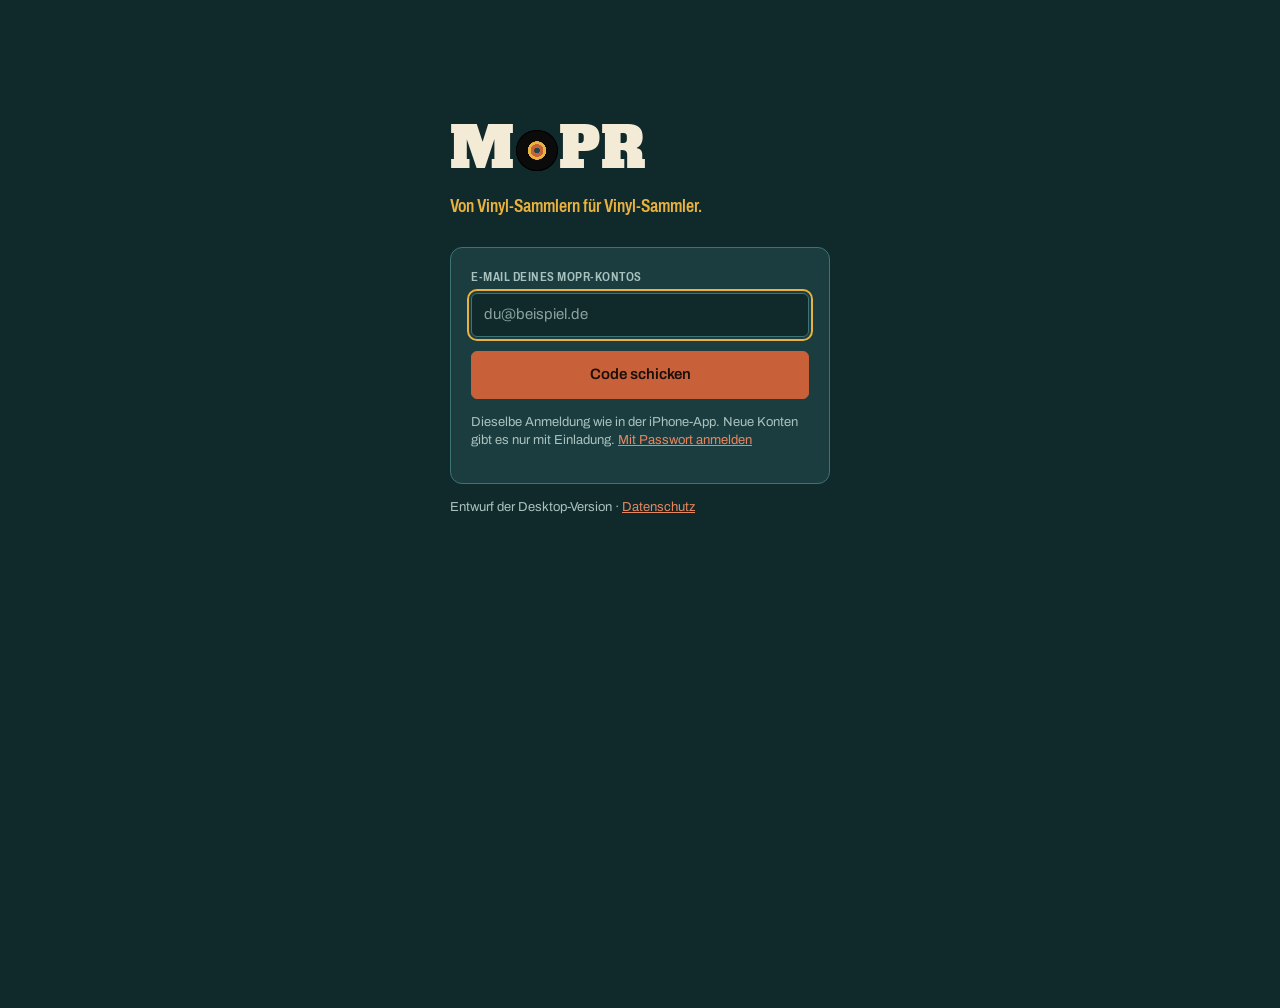
==== app/index.html @ c65a7fe1 "Desktop W1: Grundgerüst Web-App (nur lesen) unter /app/ Co-Authored-By: Claude Opus 5.5 <noreply@ant" ====
<!DOCTYPE html>
<html lang="de">
<head>
<meta charset="utf-8">
<meta name="viewport" content="width=device-width, initial-scale=1">
<meta name="robots" content="noindex, nofollow">
<meta name="referrer" content="no-referrer">
<meta name="theme-color" content="#10292B">
<title>MOPR – Plattenzimmer</title>
<link rel="stylesheet" href="app.css">
</head>
<body>
<!-- MOPR Desktop W1 (Entwurf, nur lesen) – Daten aus derselben Supabase-Datenbank wie die iPhone-App.
     Zugriff nur mit eigenem MOPR-Konto; jede Person sieht ausschließlich ihre eigenen Daten (RLS). -->
<div id="app">
  <div class="boot"><span class="logo">M<span class="o"></span>PR</span></div>
</div>
<script src="vendor/supabase.js"></script>
<script src="app.js"></script>
</body>
</html>
---- app/app.css ----
/* MOPR Desktop – Farben und Schriften wie in der App (Theme.swift) */
@font-face { font-family: "Alfa Slab One"; src: url(fonts/AlfaSlabOne-Regular.ttf); font-display: swap; }
@font-face { font-family: Archivo; font-weight: 400; src: url(fonts/Archivo-Regular.ttf); font-display: swap; }
@font-face { font-family: Archivo; font-weight: 500; src: url(fonts/Archivo-Medium.ttf); font-display: swap; }
@font-face { font-family: Archivo; font-weight: 600; src: url(fonts/Archivo-SemiBold.ttf); font-display: swap; }
@font-face { font-family: "Archivo Condensed"; font-weight: 600; src: url(fonts/ArchivoCondensed-SemiBold.ttf); font-display: swap; }
@font-face { font-family: "Archivo XC"; font-weight: 700; src: url(fonts/ArchivoExtraCondensed-Bold.ttf); font-display: swap; }
@font-face { font-family: "Archivo XC"; font-weight: 800; src: url(fonts/ArchivoExtraCondensed-ExtraBold.ttf); font-display: swap; }

:root {
  --bg: #10292B; --surface: #1B3D40; --raised: #1F4A4D; --line: #3F7275;
  --ink: #F4EBD6; --muted: #A9C2BE; --accent: #C8613A; --accent-text: #E8875F;
  --on-accent: #1A0F0A; --mustard: #E9B23F; --tab: #C8613A; --tab-edge: #8F4426;
  --r-sm: 6px; --r-md: 12px;
}
* { box-sizing: border-box; }
html, body { height: 100%; }
body { margin: 0; background: var(--bg); color: var(--ink); font: 15px/1.45 Archivo, -apple-system, sans-serif; }
button, input, select { font: inherit; color: inherit; }
a { color: var(--accent-text); }
:focus-visible { outline: 2px solid var(--mustard); outline-offset: 2px; }

.logo { font-family: "Alfa Slab One", serif; font-size: 34px; letter-spacing: .02em; color: var(--ink); white-space: nowrap; }
.logo .o { display: inline-block; width: .74em; height: .74em; border-radius: 50%; vertical-align: -.06em; margin: 0 .02em;
  background: radial-gradient(circle, var(--raised) 0 9%, var(--accent) 10% 22%, var(--mustard) 22% 31%, #0b0b0b 32% 100%);
  box-shadow: inset 0 0 0 1px #000; }
.boot { height: 100vh; display: grid; place-items: center; }
.boot .o { animation: spin 1.6s linear infinite; }
@keyframes spin { to { transform: rotate(360deg); } }
@media (prefers-reduced-motion: reduce) { .boot .o { animation: none; } }

/* Anmeldung */
.login { max-width: 420px; margin: 12vh auto; padding: 0 20px; }
.login .logo { font-size: 56px; }
.login .claim { font-family: "Archivo Condensed"; color: var(--mustard); margin: 4px 0 28px; font-size: 18px; }
.card { background: var(--surface); border: 1px solid var(--line); border-radius: var(--r-md); padding: 20px; }
label { display: block; font-family: "Archivo Condensed"; font-weight: 600; font-size: 13px; color: var(--muted); margin: 0 0 6px; text-transform: uppercase; letter-spacing: .04em; }
input[type=text], input[type=email], input[type=password], input[type=search], select {
  width: 100%; background: var(--bg); border: 1px solid var(--line); border-radius: var(--r-sm); padding: 10px 12px; }
input::placeholder { color: var(--muted); opacity: .8; }
.btn { display: inline-flex; align-items: center; justify-content: center; gap: 6px; border: 1px solid var(--line); background: var(--surface);
  border-radius: var(--r-sm); padding: 9px 14px; cursor: pointer; font-weight: 600; }
.btn:hover { border-color: var(--muted); }
.btn.primary { background: var(--accent); border-color: var(--accent); color: var(--on-accent); width: 100%; margin-top: 14px; padding: 12px; }
.btn.primary:disabled { opacity: .5; cursor: default; }
.link { background: none; border: 0; color: var(--accent-text); cursor: pointer; padding: 0; text-decoration: underline; }
.note { color: var(--muted); font-size: 13px; margin-top: 14px; }
.error { color: var(--accent-text); margin-top: 12px; }

/* Rahmen */
.shell { display: grid; grid-template-rows: auto auto 1fr; height: 100vh; }
header.top { display: flex; align-items: flex-end; gap: 28px; padding: 14px 22px 0; border-bottom: 3px solid var(--tab); }
header.top .logo { font-size: 30px; padding-bottom: 8px; }
.tabs { display: flex; gap: 4px; align-items: flex-end; flex: 1; }
.tab { position: relative; background: var(--raised); color: var(--muted); border: 0; padding: 7px 22px 5px; cursor: pointer;
  font-family: "Archivo XC"; font-weight: 800; font-size: 20px; letter-spacing: .03em; text-transform: uppercase;
  clip-path: polygon(10px 0, calc(100% - 10px) 0, 100% 100%, 0 100%); border-radius: 6px 6px 0 0; }
.tab.on { background: var(--tab); color: #2B1A12; }
.tab[disabled] { opacity: .45; cursor: default; }
.who { display: flex; align-items: center; gap: 12px; padding-bottom: 10px; color: var(--muted); font-size: 13px; }

.toolbar { display: flex; flex-wrap: wrap; align-items: center; gap: 10px; padding: 12px 22px; border-bottom: 1px solid var(--line); }
.toolbar input[type=search] { width: 280px; }
.toolbar select { width: auto; min-width: 140px; padding: 8px 10px; }
.toolbar .count { margin-left: auto; color: var(--muted); font-size: 13px; }
.seg { display: inline-flex; border: 1px solid var(--line); border-radius: var(--r-sm); overflow: hidden; }
.seg button { background: transparent; border: 0; padding: 8px 12px; cursor: pointer; }
.seg button.on { background: var(--mustard); color: var(--on-accent); font-weight: 600; }

.main { display: grid; grid-template-columns: 1fr 380px; min-height: 0; }
.main.nodetail { grid-template-columns: 1fr; }
.list { overflow: auto; min-height: 0; }

/* Tabelle */
table { width: 100%; border-collapse: collapse; }
thead th { position: sticky; top: 0; z-index: 1; background: var(--bg); text-align: left; font-family: "Archivo Condensed"; font-weight: 600;
  font-size: 12px; color: var(--muted); text-transform: uppercase; letter-spacing: .05em; padding: 10px 10px; border-bottom: 1px solid var(--line);
  cursor: pointer; user-select: none; white-space: nowrap; }
thead th.sorted { color: var(--mustard); }
tbody tr { cursor: pointer; }
tbody tr:nth-child(even) { background: rgba(255,255,255,.02); }
tbody tr:hover { background: var(--surface); }
tbody tr.sel { background: var(--raised); box-shadow: inset 3px 0 0 var(--mustard); }
td { padding: 6px 10px; border-bottom: 1px solid rgba(63,114,117,.35); vertical-align: middle; }
td.cover { width: 48px; padding: 4px 6px 4px 22px; }
td.cover img, td.cover .ph { width: 36px; height: 36px; border-radius: 3px; object-fit: cover; display: block; background: #0b0b0b; }
td.artist { font-weight: 600; }
td.muted, .muted { color: var(--muted); }
td.num { font-variant-numeric: tabular-nums; white-space: nowrap; }
.pill { display: inline-block; border: 1px solid var(--line); border-radius: 999px; padding: 1px 8px; font-size: 12px; color: var(--muted); white-space: nowrap; }
.pill.new { border-color: var(--mustard); color: var(--mustard); }

/* Cover-Wand */
.wall { display: grid; grid-template-columns: repeat(auto-fill, minmax(150px, 1fr)); gap: 18px; padding: 20px 22px 40px; }
.tile { cursor: pointer; }
.tile .img { aspect-ratio: 1; border-radius: 4px; overflow: hidden; background: #0b0b0b; box-shadow: 0 6px 16px rgba(0,0,0,.35); }
.tile img { width: 100%; height: 100%; object-fit: cover; display: block; }
.tile .t { margin-top: 6px; font-weight: 600; font-size: 13px; white-space: nowrap; overflow: hidden; text-overflow: ellipsis; }
.tile .a { color: var(--muted); font-size: 12px; white-space: nowrap; overflow: hidden; text-overflow: ellipsis; }
.tile.sel .img { outline: 3px solid var(--mustard); outline-offset: 2px; }

/* Detail */
aside.detail { border-left: 1px solid var(--line); overflow: auto; padding: 20px; background: var(--surface); }
.detail .big { width: 100%; aspect-ratio: 1; border-radius: 4px; object-fit: cover; background: #0b0b0b; box-shadow: 0 10px 24px rgba(0,0,0,.4); }
.detail h2 { font-family: "Archivo XC"; font-weight: 800; font-size: 30px; line-height: 1.05; margin: 14px 0 2px; }
.detail .by { font-family: "Archivo Condensed"; font-weight: 600; font-size: 18px; color: var(--muted); }
.chips { display: flex; flex-wrap: wrap; gap: 6px; margin: 12px 0; }
.chip { background: var(--raised); border-radius: 999px; padding: 3px 10px; font-size: 13px; }
.chip.key { background: var(--mustard); color: var(--on-accent); font-weight: 600; }
.detail h3 { font-family: "Archivo Condensed"; font-weight: 600; font-size: 13px; color: var(--muted); text-transform: uppercase; letter-spacing: .05em;
  margin: 20px 0 6px; border-bottom: 1px solid var(--line); padding-bottom: 4px; }
dl { display: grid; grid-template-columns: 120px 1fr; gap: 4px 10px; margin: 0; }
dt { color: var(--muted); } dd { margin: 0; }
.tracks { list-style: none; margin: 0; padding: 0; }
.tracks li { display: grid; grid-template-columns: 38px 1fr auto; gap: 6px; padding: 3px 0; border-bottom: 1px solid rgba(63,114,117,.25); }
.tracks .pos { color: var(--mustard); font-variant-numeric: tabular-nums; }
.tracks .dur { color: var(--muted); font-variant-numeric: tabular-nums; }
.hint { margin-top: 20px; font-size: 12px; color: var(--muted); }
.empty { padding: 60px 22px; color: var(--muted); text-align: center; }
.close { float: right; }
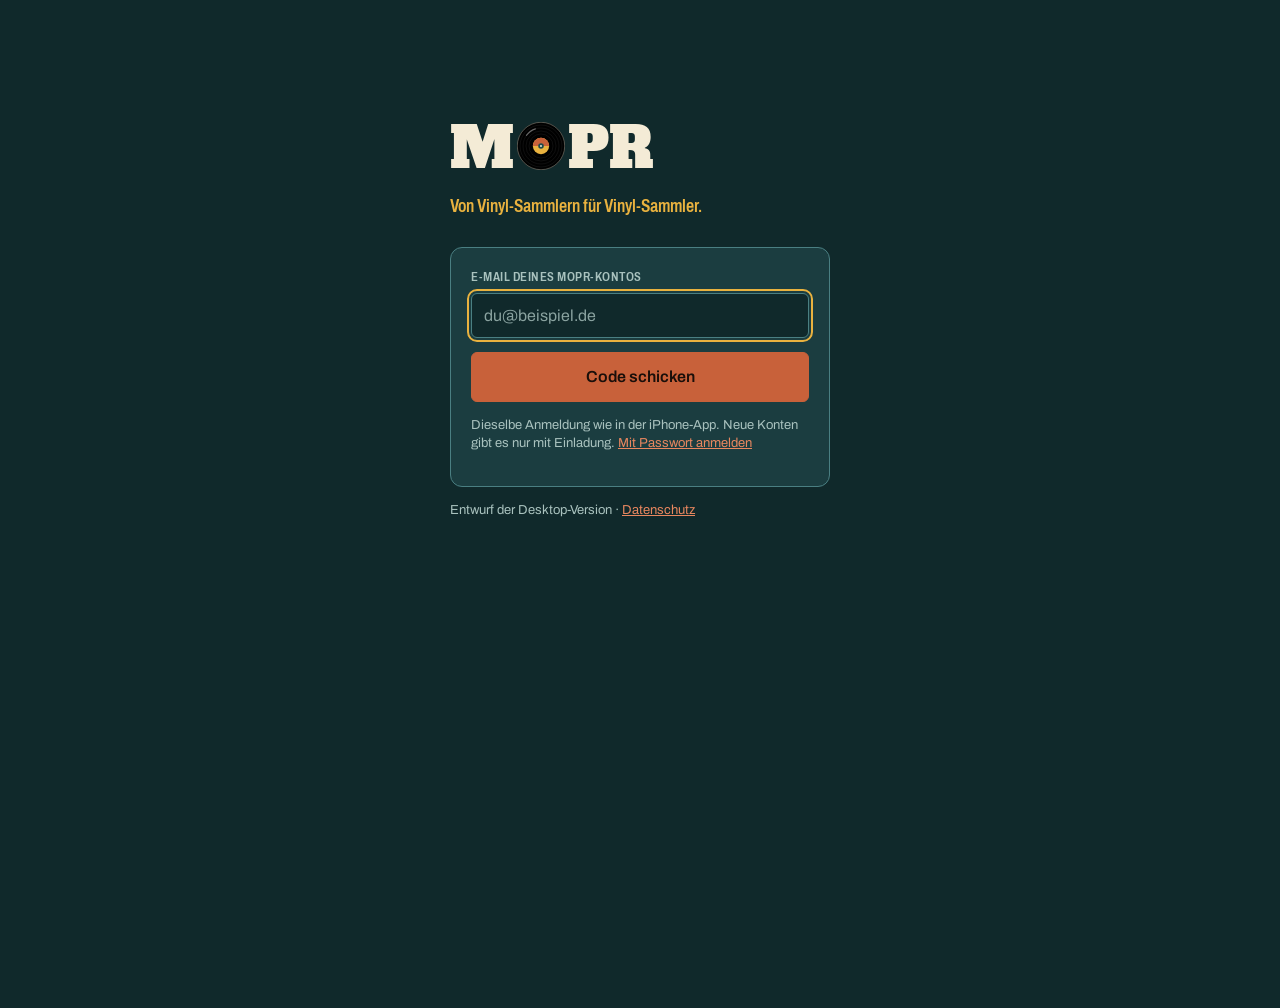
==== commit 7facd6d7: "Desktop: Plattenkiste (Doppelfach aus Bild-Ebenen) als dritte Ansicht, Neuzugänge-Name Co-Authored-B" ====
--- a/app/index.html
+++ b/app/index.html
@@ -16,6 +16,7 @@
   <div class="boot"><span class="logo">M<span class="o"></span>PR</span></div>
 </div>
 <script src="vendor/supabase.js"></script>
+<script src="kiste.js"></script>
 <script src="app.js"></script>
 </body>
 </html>
--- a/app/app.css
+++ b/app/app.css
@@ -8,24 +8,24 @@
 @font-face { font-family: "Archivo XC"; font-weight: 800; src: url(fonts/ArchivoExtraCondensed-ExtraBold.ttf); font-display: swap; }
 
 :root {
-  --bg: #10292B; --surface: #1B3D40; --raised: #1F4A4D; --line: #3F7275;
+  --bg: #10292B; --surface: #1B3D40; --raised: #1F4A4D; --line: #4A7F82;
   --ink: #F4EBD6; --muted: #A9C2BE; --accent: #C8613A; --accent-text: #E8875F;
   --on-accent: #1A0F0A; --mustard: #E9B23F; --tab: #C8613A; --tab-edge: #8F4426;
   --r-sm: 6px; --r-md: 12px;
 }
 * { box-sizing: border-box; }
 html, body { height: 100%; }
-body { margin: 0; background: var(--bg); color: var(--ink); font: 15px/1.45 Archivo, -apple-system, sans-serif; }
+body { margin: 0; background: var(--bg); color: var(--ink); font: 16px/1.45 Archivo, -apple-system, sans-serif; }
 button, input, select { font: inherit; color: inherit; }
 a { color: var(--accent-text); }
 :focus-visible { outline: 2px solid var(--mustard); outline-offset: 2px; }
 
-.logo { font-family: "Alfa Slab One", serif; font-size: 34px; letter-spacing: .02em; color: var(--ink); white-space: nowrap; }
-.logo .o { display: inline-block; width: .74em; height: .74em; border-radius: 50%; vertical-align: -.06em; margin: 0 .02em;
-  background: radial-gradient(circle, var(--raised) 0 9%, var(--accent) 10% 22%, var(--mustard) 22% 31%, #0b0b0b 32% 100%);
-  box-shadow: inset 0 0 0 1px #000; }
+.logo { font-family: "Alfa Slab One", serif; font-size: 34px; letter-spacing: 0; color: var(--ink); white-space: nowrap; }
+/* O = Platte, wie MOPRLogo/VinylDisc in Theme.swift: 86 % der Schrifthöhe */
+.logo .o { display: inline-block; width: .86em; height: .86em; vertical-align: -.04em; margin: 0 .05em;
+  background: url(platte.svg) center / contain no-repeat; }
 .boot { height: 100vh; display: grid; place-items: center; }
-.boot .o { animation: spin 1.6s linear infinite; }
+.boot .o { animation: spin 1.8s linear infinite; }
 @keyframes spin { to { transform: rotate(360deg); } }
 @media (prefers-reduced-motion: reduce) { .boot .o { animation: none; } }
 
@@ -48,7 +48,7 @@
 .error { color: var(--accent-text); margin-top: 12px; }
 
 /* Rahmen */
-.shell { display: grid; grid-template-rows: auto auto 1fr; height: 100vh; }
+.shell { display: grid; grid-template-rows: auto auto 1fr auto; height: 100vh; }
 header.top { display: flex; align-items: flex-end; gap: 28px; padding: 14px 22px 0; border-bottom: 3px solid var(--tab); }
 header.top .logo { font-size: 30px; padding-bottom: 8px; }
 .tabs { display: flex; gap: 4px; align-items: flex-end; flex: 1; }
@@ -74,7 +74,7 @@
 /* Tabelle */
 table { width: 100%; border-collapse: collapse; }
 thead th { position: sticky; top: 0; z-index: 1; background: var(--bg); text-align: left; font-family: "Archivo Condensed"; font-weight: 600;
-  font-size: 12px; color: var(--muted); text-transform: uppercase; letter-spacing: .05em; padding: 10px 10px; border-bottom: 1px solid var(--line);
+  font-size: 13px; color: var(--muted); text-transform: uppercase; letter-spacing: .05em; padding: 10px 10px; border-bottom: 1px solid var(--line);
   cursor: pointer; user-select: none; white-space: nowrap; }
 thead th.sorted { color: var(--mustard); }
 tbody tr { cursor: pointer; }
@@ -95,8 +95,8 @@
 .tile { cursor: pointer; }
 .tile .img { aspect-ratio: 1; border-radius: 4px; overflow: hidden; background: #0b0b0b; box-shadow: 0 6px 16px rgba(0,0,0,.35); }
 .tile img { width: 100%; height: 100%; object-fit: cover; display: block; }
-.tile .t { margin-top: 6px; font-weight: 600; font-size: 13px; white-space: nowrap; overflow: hidden; text-overflow: ellipsis; }
-.tile .a { color: var(--muted); font-size: 12px; white-space: nowrap; overflow: hidden; text-overflow: ellipsis; }
+.tile .t { margin-top: 6px; font-weight: 600; font-size: 14px; white-space: nowrap; overflow: hidden; text-overflow: ellipsis; }
+.tile .a { color: var(--muted); font-size: 13px; white-space: nowrap; overflow: hidden; text-overflow: ellipsis; }
 .tile.sel .img { outline: 3px solid var(--mustard); outline-offset: 2px; }
 
 /* Detail */
@@ -115,6 +115,66 @@
 .tracks li { display: grid; grid-template-columns: 38px 1fr auto; gap: 6px; padding: 3px 0; border-bottom: 1px solid rgba(63,114,117,.25); }
 .tracks .pos { color: var(--mustard); font-variant-numeric: tabular-nums; }
 .tracks .dur { color: var(--muted); font-variant-numeric: tabular-nums; }
-.hint { margin-top: 20px; font-size: 12px; color: var(--muted); }
+.hint { margin-top: 20px; font-size: 13px; color: var(--muted); }
+.attr { margin: 10px 0 0; font-size: 13px; color: var(--muted); }
+.attr a { color: var(--accent-text); }
+footer.legal { padding: 6px 22px; font-size: 12px; color: var(--muted); border-top: 1px solid var(--line); }
 .empty { padding: 60px 22px; color: var(--muted); text-align: center; }
 .close { float: right; }
+
+/* ---------- Plattenkiste (Doppelfach, Designsprache 2.1, 26.11.2026) ---------- */
+@font-face { font-family: "Courier Prime"; font-weight: 400; src: url(fonts/CourierPrime-Regular.ttf); font-display: swap; }
+@font-face { font-family: "Courier Prime"; font-weight: 700; src: url(fonts/CourierPrime-Bold.ttf); font-display: swap; }
+:root { --kraft100: #F7EEDC; --kraft200: #E6D3AE; --kraft300: #D9BC8A; --kraft-ink: #2A1D10; --paper: #F5F0E4; }
+.sr { position: absolute; width: 1px; height: 1px; overflow: hidden; clip: rect(0 0 0 0); }
+.kiste-wrap { padding: 14px 22px 30px; display: flex; flex-direction: column; align-items: center; }
+.kiste-kopf { display: flex; align-items: center; gap: 8px; width: 100%; max-width: 1100px; margin-bottom: 6px; }
+.kiste-kopf select { width: auto; max-width: 420px; font-family: "Courier Prime"; font-weight: 700; }
+.kiste-kopf .btn { min-width: 44px; min-height: 40px; font-size: 20px; padding: 4px 12px; }
+.kiste-hilfe { margin-left: auto; color: var(--muted); font-size: 13px; }
+/* Bühne: feste Proportion des Bildes (728 × 502), passt in die Fensterhöhe */
+.kiste-buehne { position: relative; width: min(100%, 1100px, calc((100vh - 300px) * 728 / 387)); aspect-ratio: 728 / 387;
+  user-select: none; overscroll-behavior: contain;
+  background: radial-gradient(ellipse 60% 55% at 50% 62%, rgba(233,178,63,.16), rgba(233,178,63,0) 70%); }
+.kiste-buehne > img { position: absolute; inset: 0; width: 100%; height: 100%; pointer-events: none; }
+.k-hinten { z-index: 1; filter: drop-shadow(0 18px 22px rgba(0,0,0,.45)); }
+.k-fach { position: absolute; inset: 0; z-index: 2; }
+.k-vorne { z-index: 3; }
+.k-fach.aus .kcover { filter: brightness(.55) saturate(.8); }
+.kcover { position: absolute; transform-origin: 50% 100%; border-radius: 2px; background: #0b0b0b; cursor: pointer;
+  box-shadow: 0 -2px 0 var(--paper), 0 -4px 0 rgba(245,240,228,.55), 0 10px 18px rgba(0,0,0,.45); }
+.kcover img { width: 100%; height: 100%; object-fit: cover; display: block; border-radius: 2px; }
+.kcover.d1 { filter: brightness(.72); } .kcover.d2 { filter: brightness(.56); } .kcover.d3 { filter: brightness(.42); }
+.k-fach.aus .kcover.d1, .k-fach.aus .kcover.d2, .k-fach.aus .kcover.d3 { filter: brightness(.35); }
+.kcover .kraft { position: absolute; inset: 0; display: flex; flex-direction: column; justify-content: center; gap: 6px; padding: 10%;
+  background: var(--kraft200); color: var(--kraft-ink); font: 700 clamp(11px, 1.3vw, 18px)/1.2 "Courier Prime", monospace; text-transform: uppercase; }
+.kcover .kraft b { font-size: 1.15em; }
+.kcover.kippt { z-index: 5; pointer-events: none; animation: kippen .2s ease-in forwards; }
+.kcover.kommt { animation: kommen .2s ease-out; }
+@keyframes kippen { to { transform: perspective(900px) rotateX(-72deg) translateY(4%); opacity: 0; } }
+@keyframes kommen { from { transform: perspective(900px) rotateX(-72deg) translateY(4%); opacity: 0; } }
+.kiste-buehne.anschlag .k-fach:not(.aus) .kcover.front { animation: federn .22s ease-out; }
+@keyframes federn { 40% { transform: perspective(900px) rotateX(3deg); } }
+/* Trennkarte: Kraftkarton-Reiter ragt über die Platte, bleibt innerhalb der Coverbreite */
+.ktab { position: absolute; top: -9%; width: 26%; height: 9%; z-index: 1; border: 0; border-radius: 5px 5px 0 0; padding: 0;
+  background: linear-gradient(var(--kraft100), var(--kraft200)); color: var(--kraft-ink); cursor: pointer;
+  font: 700 clamp(11px, 1.2vw, 16px)/1 "Courier Prime", monospace; letter-spacing: .06em;
+  box-shadow: 0 -1px 0 rgba(255,255,255,.5) inset, 0 -2px 4px rgba(0,0,0,.25); }
+.k-fach.aus .ktab { filter: brightness(.6); }
+/* Etikett auf der Front + Regler im Griffloch */
+.k-etikett { position: absolute; z-index: 4; transform: translateY(-50%); background: var(--kraft200); color: var(--kraft-ink);
+  font: 700 clamp(10px, 1.15vw, 15px)/1 "Courier Prime", monospace; letter-spacing: .06em; padding: 5px 8px; border-radius: 2px;
+  box-shadow: 0 2px 4px rgba(0,0,0,.35); white-space: nowrap; pointer-events: none; }
+.k-regler { position: absolute; z-index: 4; margin: 0; background: transparent; -webkit-appearance: none; appearance: none; cursor: pointer; }
+.k-regler::-webkit-slider-runnable-track { background: transparent; height: 100%; }
+.k-regler::-moz-range-track { background: transparent; }
+.k-regler::-webkit-slider-thumb { -webkit-appearance: none; width: 22px; height: 100%; min-height: 14px; border-radius: 4px;
+  background: var(--kraft200); box-shadow: 0 1px 3px rgba(0,0,0,.5); }
+.k-regler::-moz-range-thumb { width: 22px; height: 100%; border: 0; border-radius: 4px; background: var(--kraft200); }
+.k-regler:focus-visible { outline: 2px solid var(--mustard); }
+/* Titel unter der Kiste: aktive Kiste im Licht, die andere gedimmt */
+.kiste-info { display: grid; grid-template-columns: 1fr 1fr; width: min(100%, 1100px, calc((100vh - 300px) * 728 / 387)); margin-top: 10px; text-align: center; }
+.kiste-info .aus { opacity: .45; }
+.kiste-info .k-t { font-family: "Archivo XC"; font-weight: 800; font-size: 24px; line-height: 1.1; }
+.kiste-info .k-a { font-family: "Archivo Condensed"; font-weight: 600; color: var(--muted); font-size: 16px; }
+@media (prefers-reduced-motion: reduce) { .kcover.kippt, .kcover.kommt, .kiste-buehne.anschlag .kcover { animation: none; } }
